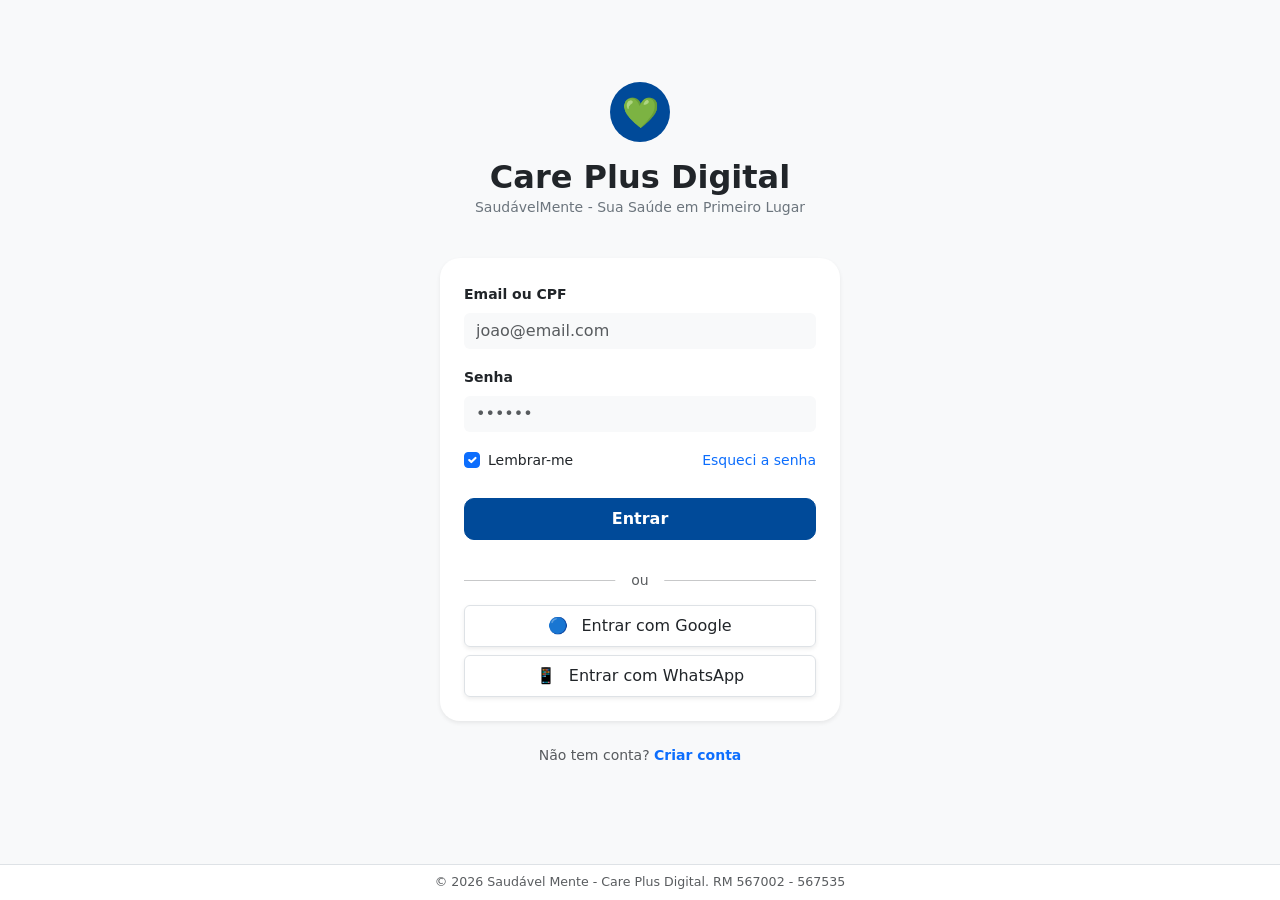
==== index.html @ e4cbd406 "feat: entrega do front-end e arquitetura sprint 2" ====
<!doctype html>
<html lang="pt-BR">
<head>
  <meta charset="utf-8">
  <meta name="viewport" content="width=device-width, initial-scale=1">
  <title>Saudável Mente - Login</title>
  <link rel="icon" href="data:image/svg+xml,<svg xmlns=%22http://www.w3.org/2000/svg%22 viewBox=%220 0 100 100%22><text y=%22.9em%22 font-size=%2290%22>💚</text></svg>">
  
  <link href="https://cdn.jsdelivr.net/npm/bootstrap@5.3.3/dist/css/bootstrap.min.css" rel="stylesheet">
  <link rel="stylesheet" href="assets/css/styles.css">
</head>

<body class="bg-light d-flex flex-column vh-100">
  <div class="container d-flex flex-column justify-content-center align-items-center flex-grow-1">
    
    <div class="text-center mb-4">
      <div class="bg-primary rounded-circle d-inline-flex align-items-center justify-content-center mb-3" style="width: 60px; height: 60px;">
        <span style="font-size: 30px;">💚</span>
      </div>
      <h2 class="fw-bold text-dark mb-0">Care Plus Digital</h2>
      <p class="text-secondary small">SaudávelMente - Sua Saúde em Primeiro Lugar</p>
    </div>

    <div class="card p-4 shadow-sm border-0" style="width: 100%; max-width: 400px; border-radius: 20px;">
      <form>
        <div class="mb-3">
          <label for="email" class="form-label small fw-bold">Email ou CPF</label>
          <input type="email" class="form-control bg-light border-0" id="email" placeholder="joao@email.com">
        </div>
        
        <div class="mb-3">
          <label for="senha" class="form-label small fw-bold">Senha</label>
          <input type="password" class="form-control bg-light border-0" id="senha" placeholder="••••••">
        </div>

        <div class="mb-4 d-flex justify-content-between align-items-center">
          <div class="form-check">
            <input type="checkbox" class="form-check-input" id="lembrar" checked>
            <label class="form-check-label small" for="lembrar">Lembrar-me</label>
          </div>
          <a href="#" class="text-decoration-none small">Esqueci a senha</a>
        </div>

        <a href="pages/dashboard.html" class="btn btn-primary w-100 py-2 mb-3 fw-bold" style="border-radius: 10px;">Entrar</a>
        
        <div class="text-center position-relative my-4">
          <hr>
          <span class="position-absolute top-50 start-50 translate-middle bg-white px-3 text-muted small">ou</span>
        </div>

        <div class="d-grid gap-2">
          <button type="button" class="btn btn-outline-light text-dark border shadow-sm small py-2">
            <span class="me-2">🔵</span> Entrar com Google
          </button>
          <button type="button" class="btn btn-outline-light text-dark border shadow-sm small py-2">
            <span class="me-2">📱</span> Entrar com WhatsApp
          </button>
        </div>
      </form>
    </div>

    <div class="text-center mt-4">
      <p class="text-muted small">Não tem conta? <a href="#" class="text-decoration-none fw-bold">Criar conta</a></p>
    </div>

  </div>

  <footer class="bg-white text-center py-2 border-top">
    <div class="container">
      <p class="text-muted mb-0 small">&copy; 2026 Saudável Mente - Care Plus Digital. RM 567002 - 567535</p>
    </div>
  </footer>

  <script src="https://cdn.jsdelivr.net/npm/bootstrap@5.3.3/dist/js/bootstrap.bundle.min.js"></script>
</body>
</html>
---- assets/css/styles.css ----
/* assets/css/styles.css */

/* 1. Cores Personalizadas (Azul Care Plus) */
:root {
  --azul-care-plus: #004a99; /* Exemplo de tom de azul da marca */
  --verde-sucesso: #28a745;
}

/* Sobrescrevendo a cor padrão do Bootstrap para os botões e Navbar */
.bg-primary, .btn-primary {
  background-color: var(--azul-care-plus) !important;
  border-color: var(--azul-care-plus) !important;
}

/* 2. Estilo dos Cards de Gamificação */
.card {
  transition: transform 0.2s; /* Efeito suave ao passar o mouse */
}

.card:hover {
  transform: scale(1.02); /* Dá um leve zoom quando o usuário passa o mouse */
}

/* 3. Customização do Footer */
footer {
  font-size: 0.9rem;
  color: #6c757d;
}

/* 4. Estilo para as Badges (Medalhas) */
.display-4 {
  filter: drop-shadow(2px 4px 6px rgba(0,0,0,0.1));
}

/* assets/css/styles.css */
html, body {
  height: 100%;
  margin: 0;
}

/* Isso garante que o container principal cresça, 
   mas o footer fique sempre no limite inferior */
body {
  display: flex;
  flex-direction: column;
}
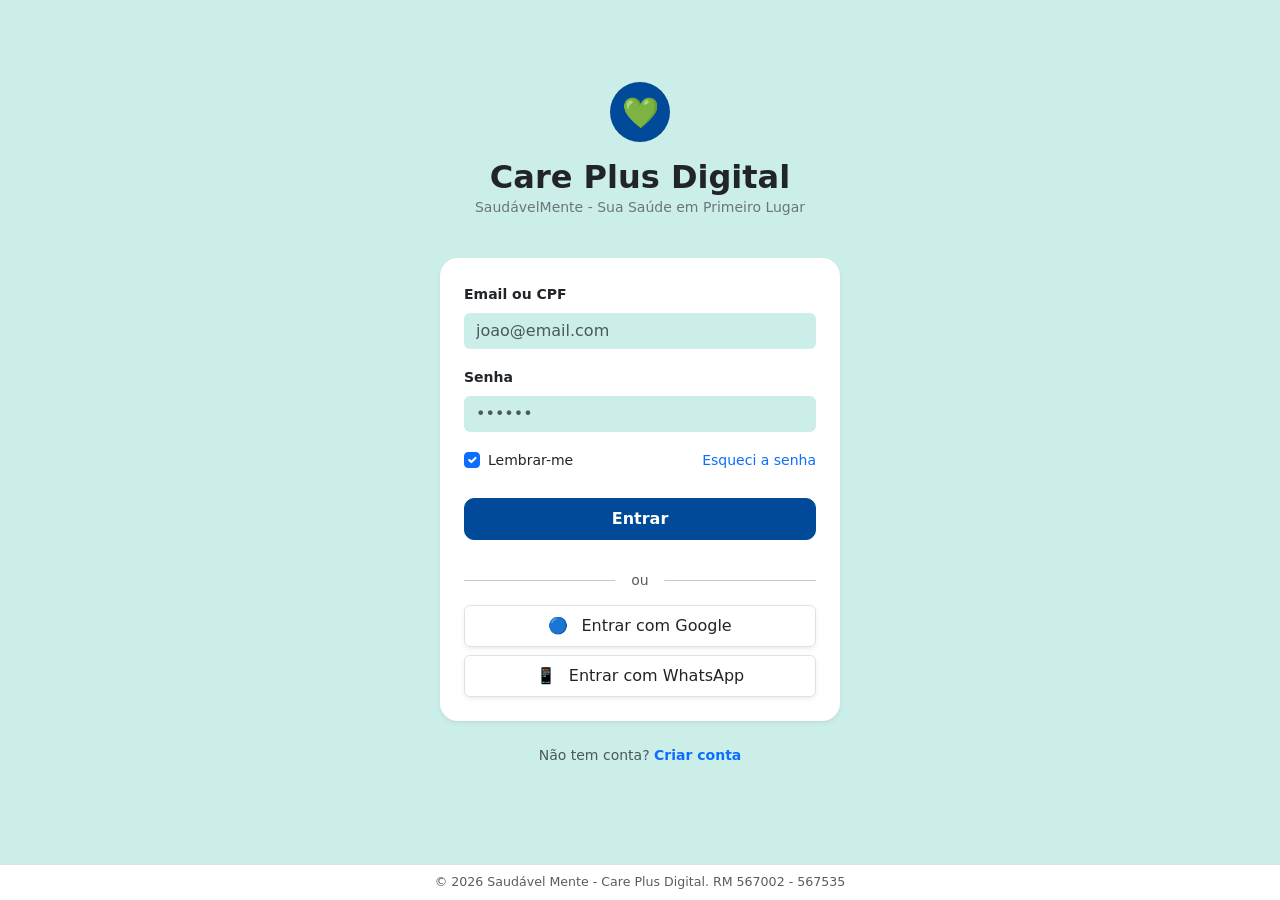
==== commit d2304291: "feat: melhorias na experiência do usuário" ====
--- a/index.html
+++ b/index.html
@@ -41,7 +41,12 @@
           <a href="#" class="text-decoration-none small">Esqueci a senha</a>
         </div>
 
-        <a href="pages/dashboard.html" class="btn btn-primary w-100 py-2 mb-3 fw-bold" style="border-radius: 10px;">Entrar</a>
+        <button type="button"
+          class="btn btn-primary w-100 py-2 mb-3 fw-bold"
+          style="border-radius: 10px;"
+          onclick="realizarLogin()">
+          Entrar
+        </button>
         
         <div class="text-center position-relative my-4">
           <hr>
@@ -72,5 +77,26 @@
   </footer>
 
   <script src="https://cdn.jsdelivr.net/npm/bootstrap@5.3.3/dist/js/bootstrap.bundle.min.js"></script>
+  <script src="assets/js/saudavelMente.js"></script>
+
+  <div class="toast-container position-fixed top-0 end-0 p-3" style="z-index: 1055;">
+
+    <div id="liveToast"
+      class="toast align-items-center text-white bg-primary border-0 shadow"
+      role="alert">
+
+      <div class="d-flex">
+
+        <div class="toast-body fw-semibold" id="toastMessage">
+          Mensagem
+        </div>
+
+        <button type="button"
+          class="btn-close btn-close-white me-2 m-auto"
+          data-bs-dismiss="toast">
+        </button>
+    </div>
+  </div>
+</div>
 </body>
 </html>
--- a/assets/css/styles.css
+++ b/assets/css/styles.css
@@ -1,46 +1,52 @@
-/* assets/css/styles.css */
-
-/* 1. Cores Personalizadas (Azul Care Plus) */
 :root {
-  --azul-care-plus: #004a99; /* Exemplo de tom de azul da marca */
+  --azul-care-plus: #004a99;
   --verde-sucesso: #28a745;
 }
 
-/* Sobrescrevendo a cor padrão do Bootstrap para os botões e Navbar */
+html, body {
+  height: 100%;
+  margin: 0;
+}
+
+body {
+  display: flex;
+  flex-direction: column;
+}
+
+body, .bg-light {
+  background-color: #cceee9 !important;
+}
+
 .bg-primary, .btn-primary {
   background-color: var(--azul-care-plus) !important;
   border-color: var(--azul-care-plus) !important;
 }
 
-/* 2. Estilo dos Cards de Gamificação */
 .card {
-  transition: transform 0.2s; /* Efeito suave ao passar o mouse */
+  transition: transform 0.2s;
 }
 
 .card:hover {
-  transform: scale(1.02); /* Dá um leve zoom quando o usuário passa o mouse */
+  transform: scale(1.02);
 }
 
-/* 3. Customização do Footer */
 footer {
   font-size: 0.9rem;
   color: #6c757d;
 }
 
-/* 4. Estilo para as Badges (Medalhas) */
 .display-4 {
   filter: drop-shadow(2px 4px 6px rgba(0,0,0,0.1));
 }
 
-/* assets/css/styles.css */
-html, body {
-  height: 100%;
-  margin: 0;
+.btn {
+  transition: all 0.2s ease;
 }
 
-/* Isso garante que o container principal cresça, 
-   mas o footer fique sempre no limite inferior */
-body {
-  display: flex;
-  flex-direction: column;
+.btn:hover {
+  transform: translateY(-2px);
+}
+
+.card {
+  border-radius: 18px !important;
 }
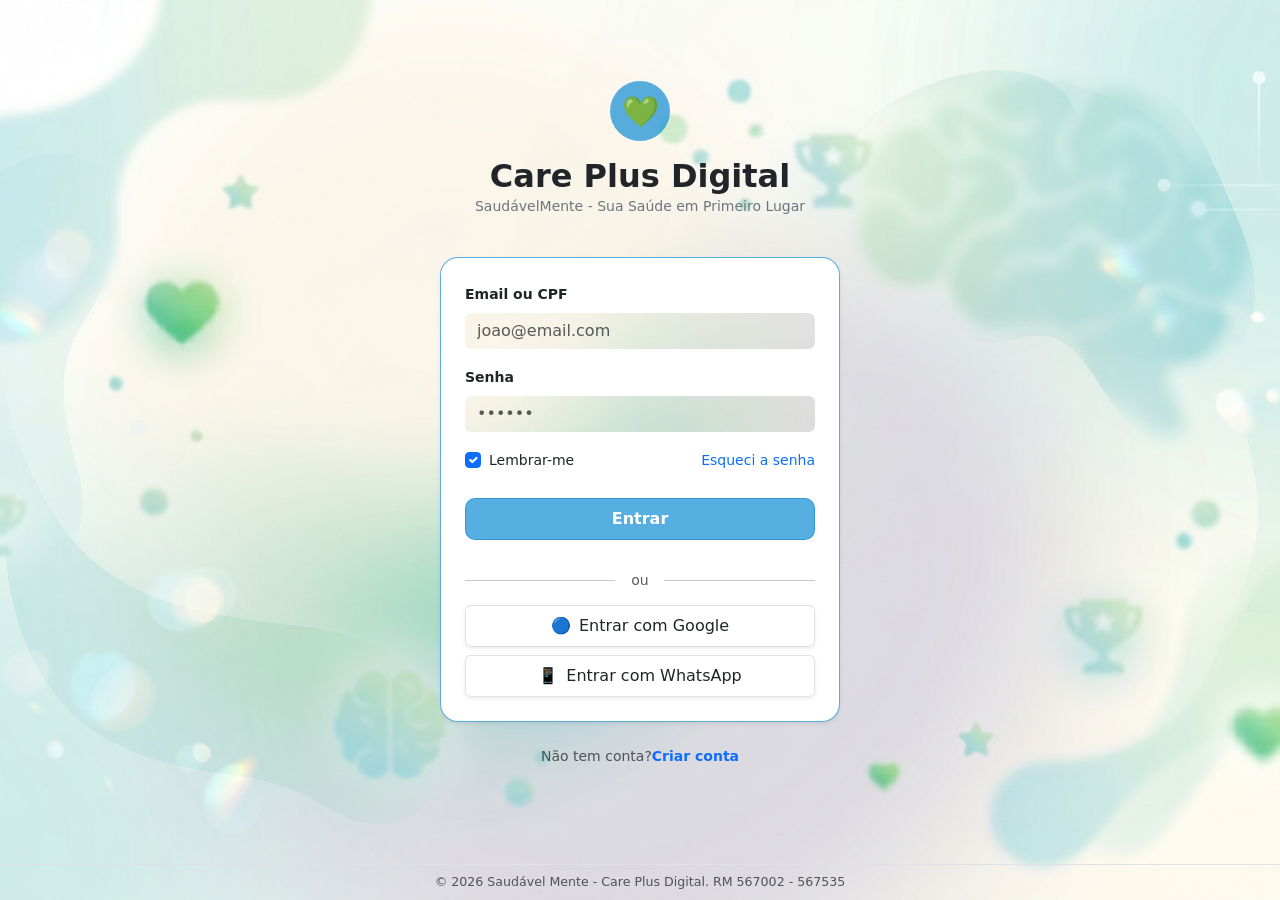
==== commit f8392e49: "style: melhora layout e experiência do usuário" ====
--- a/index.html
+++ b/index.html
@@ -1,20 +1,21 @@
 <!doctype html>
 <html lang="pt-BR">
+
 <head>
   <meta charset="utf-8">
   <meta name="viewport" content="width=device-width, initial-scale=1">
   <title>Saudável Mente - Login</title>
-  <link rel="icon" href="data:image/svg+xml,<svg xmlns=%22http://www.w3.org/2000/svg%22 viewBox=%220 0 100 100%22><text y=%22.9em%22 font-size=%2290%22>💚</text></svg>">
-  
+  <link rel="icon"
+    href="data:image/svg+xml,<svg xmlns=%22http://www.w3.org/2000/svg%22 viewBox=%220 0 100 100%22><text y=%22.9em%22 font-size=%2290%22>💚</text></svg>">
   <link href="https://cdn.jsdelivr.net/npm/bootstrap@5.3.3/dist/css/bootstrap.min.css" rel="stylesheet">
   <link rel="stylesheet" href="assets/css/styles.css">
 </head>
 
 <body class="bg-light d-flex flex-column vh-100">
   <div class="container d-flex flex-column justify-content-center align-items-center flex-grow-1">
-    
     <div class="text-center mb-4">
-      <div class="bg-primary rounded-circle d-inline-flex align-items-center justify-content-center mb-3" style="width: 60px; height: 60px;">
+      <div class="bg-primary rounded-circle d-inline-flex align-items-center justify-content-center mb-3"
+        style="width: 60px; height: 60px;">
         <span style="font-size: 30px;">💚</span>
       </div>
       <h2 class="fw-bold text-dark mb-0">Care Plus Digital</h2>
@@ -22,17 +23,17 @@
     </div>
 
     <div class="card p-4 shadow-sm border-0" style="width: 100%; max-width: 400px; border-radius: 20px;">
-      <form>
+      <form novalidate>
         <div class="mb-3">
           <label for="email" class="form-label small fw-bold">Email ou CPF</label>
           <input type="email" class="form-control bg-light border-0" id="email" placeholder="joao@email.com">
         </div>
-        
+
         <div class="mb-3">
           <label for="senha" class="form-label small fw-bold">Senha</label>
           <input type="password" class="form-control bg-light border-0" id="senha" placeholder="••••••">
         </div>
-
+        
         <div class="mb-4 d-flex justify-content-between align-items-center">
           <div class="form-check">
             <input type="checkbox" class="form-check-input" id="lembrar" checked>
@@ -41,13 +42,9 @@
           <a href="#" class="text-decoration-none small">Esqueci a senha</a>
         </div>
 
-        <button type="button"
-          class="btn btn-primary w-100 py-2 mb-3 fw-bold"
-          style="border-radius: 10px;"
-          onclick="realizarLogin()">
-          Entrar
-        </button>
-        
+        <button type="button" class="btn btn-primary w-100 py-2 mb-3 fw-bold" style="border-radius: 10px;"
+          onclick="realizarLogin()">Entrar</button>
+
         <div class="text-center position-relative my-4">
           <hr>
           <span class="position-absolute top-50 start-50 translate-middle bg-white px-3 text-muted small">ou</span>
@@ -55,24 +52,23 @@
 
         <div class="d-grid gap-2">
           <button type="button" class="btn btn-outline-light text-dark border shadow-sm small py-2">
-            <span class="me-2">🔵</span> Entrar com Google
-          </button>
+            <span class="me-2">🔵</span>Entrar com Google</button>
           <button type="button" class="btn btn-outline-light text-dark border shadow-sm small py-2">
-            <span class="me-2">📱</span> Entrar com WhatsApp
-          </button>
+            <span class="me-2">📱</span>Entrar com WhatsApp</button>
         </div>
       </form>
     </div>
 
     <div class="text-center mt-4">
-      <p class="text-muted small">Não tem conta? <a href="#" class="text-decoration-none fw-bold">Criar conta</a></p>
+      <p class="text-muted small">Não tem conta?<a href="#" class="text-decoration-none fw-bold">Criar conta</a></p>
     </div>
-
   </div>
 
-  <footer class="bg-white text-center py-2 border-top">
+  <footer class="text-center py-2 border-top">
     <div class="container">
-      <p class="text-muted mb-0 small">&copy; 2026 Saudável Mente - Care Plus Digital. RM 567002 - 567535</p>
+      <p class="text-muted mb-0 small">
+        &copy; 2026 Saudável Mente - Care Plus Digital. RM 567002 - 567535
+      </p>
     </div>
   </footer>
 
@@ -80,23 +76,14 @@
   <script src="assets/js/saudavelMente.js"></script>
 
   <div class="toast-container position-fixed top-0 end-0 p-3" style="z-index: 1055;">
-
-    <div id="liveToast"
-      class="toast align-items-center text-white bg-primary border-0 shadow"
-      role="alert">
-
+    <div id="liveToast" class="toast align-items-center text-white bg-primary border-0 shadow" role="alert">
       <div class="d-flex">
-
-        <div class="toast-body fw-semibold" id="toastMessage">
-          Mensagem
-        </div>
-
-        <button type="button"
-          class="btn-close btn-close-white me-2 m-auto"
-          data-bs-dismiss="toast">
+        <div class="toast-body fw-semibold" id="toastMessage">Mensagem</div>
+        <button type="button" class="btn-close btn-close-white me-2 m-auto" data-bs-dismiss="toast">
         </button>
+      </div>
     </div>
   </div>
-</div>
+  
 </body>
 </html>
--- a/assets/css/styles.css
+++ b/assets/css/styles.css
@@ -1,5 +1,5 @@
 :root {
-  --azul-care-plus: #004a99;
+  --azul-care-plus: #2194d6c0;
   --verde-sucesso: #28a745;
 }
 
@@ -14,7 +14,11 @@
 }
 
 body, .bg-light {
-  background-color: #cceee9 !important;
+  background-image: url("../img/fundo-saude2.png");
+  background-size: cover;
+  background-position: center;
+  background-repeat: no-repeat;
+  background-attachment: fixed;
 }
 
 .bg-primary, .btn-primary {
@@ -35,6 +39,11 @@
   color: #6c757d;
 }
 
+.footer-custom {
+  background: rgba(255, 255, 255, 0.65);
+  backdrop-filter: blur(8px);
+}
+
 .display-4 {
   filter: drop-shadow(2px 4px 6px rgba(0,0,0,0.1));
 }
@@ -49,4 +58,11 @@
 
 .card {
   border-radius: 18px !important;
+  border: 1px solid #2194d6c0 !important;
+}
+
+.card-glass {
+  background-color: rgba(255, 255, 255, 0.644) !important;
+  backdrop-filter: blur(10px);
+  -webkit-backdrop-filter: blur(10px);
 }
